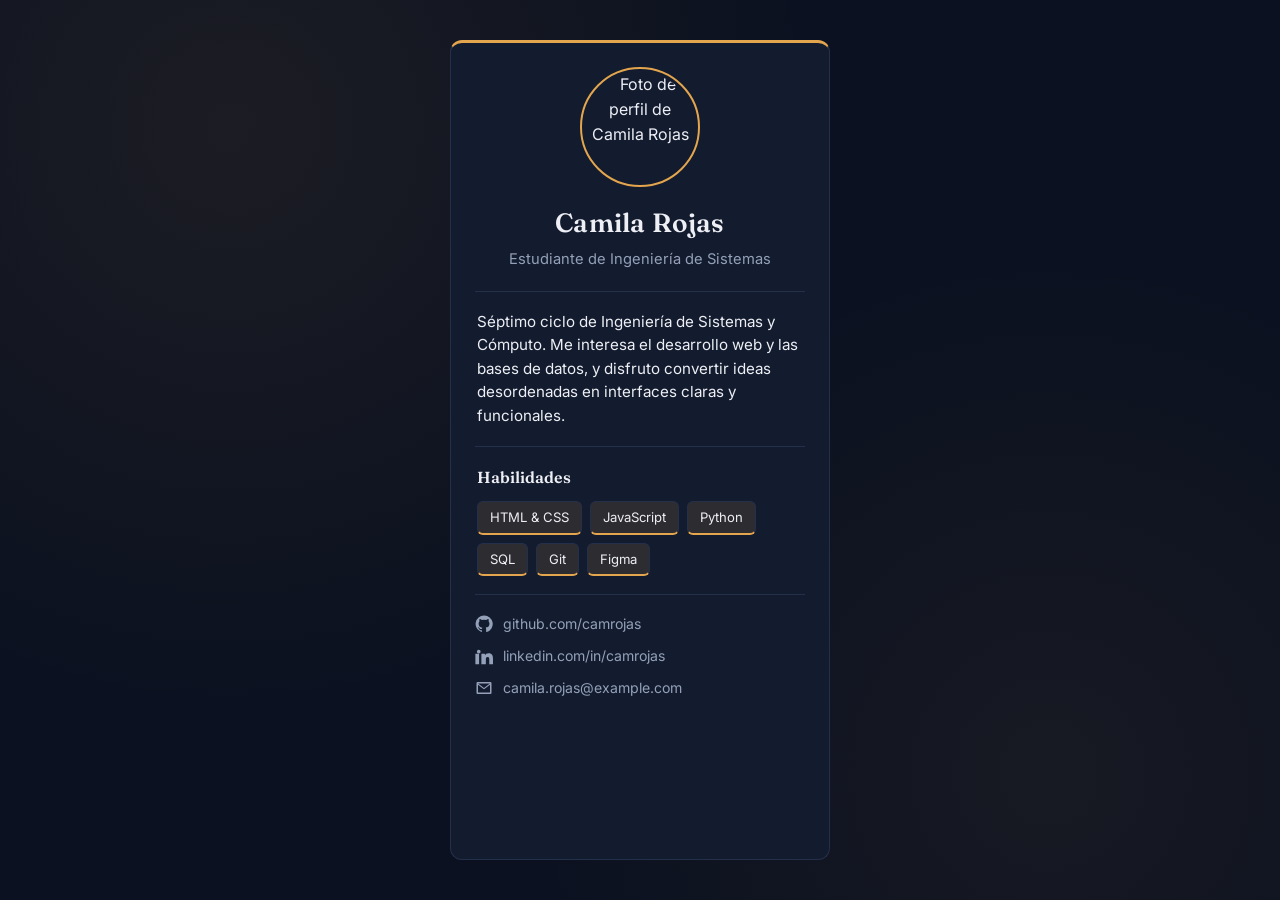
==== ejercicio-01/index.HTML @ 34ed3099 "new file:   html-css-miniprojects/ejercicio-01/index.HTML new file:   html-css-miniprojects/ejercici" ====
<!DOCTYPE html>
<html lang="es">
<head>
  <meta charset="UTF-8">
  <meta name="viewport" content="width=device-width, initial-scale=1.0">
  <title>Perfil Digital — Camila Rojas</title>

  <link rel="preconnect" href="https://fonts.googleapis.com">
  <link rel="preconnect" href="https://fonts.gstatic.com" crossorigin>
  <link href="https://fonts.googleapis.com/css2?family=Fraunces:opsz,wght@9..144,400;9..144,600;9..144,700&family=Inter:wght@400;500;600&display=swap" rel="stylesheet">

  <link rel="stylesheet" href="style.css">
</head>
<body>

  <main>
    <section class="profile-card">

      <header class="card-top">
        <img
          class="avatar"
          src="https://i.pravatar.cc/240?img=47"
          alt="Foto de perfil de Camila Rojas">
        <h1>Camila Rojas</h1>
        <p class="role">Estudiante de Ingeniería de Sistemas</p>
      </header>

      <section class="bio">
        <p>
          Séptimo ciclo de Ingeniería de Sistemas y Cómputo. Me interesa el
          desarrollo web y las bases de datos, y disfruto convertir ideas
          desordenadas en interfaces claras y funcionales.
        </p>
      </section>

      <section class="skills">
        <h2>Habilidades</h2>
        <ul class="skills-list">
          <li>HTML &amp; CSS</li>
          <li>JavaScript</li>
          <li>Python</li>
          <li>SQL</li>
          <li>Git</li>
          <li>Figma</li>
        </ul>
      </section>

      <footer class="social-links">
        <ul>
          <li>
            <a href="https://github.com/" target="_blank" rel="noopener">
              <svg viewBox="0 0 24 24" aria-hidden="true" focusable="false">
                <path d="M12 .8a11.2 11.2 0 0 0-3.54 21.83c.56.1.77-.24.77-.53v-1.87c-3.13.68-3.79-1.5-3.79-1.5-.51-1.3-1.25-1.64-1.25-1.64-1.02-.7.08-.69.08-.69 1.13.08 1.72 1.16 1.72 1.16 1 1.72 2.64 1.22 3.28.93.1-.73.4-1.22.72-1.5-2.5-.28-5.13-1.25-5.13-5.57 0-1.23.44-2.24 1.16-3.03-.12-.29-.5-1.44.11-3 0 0 .95-.3 3.1 1.16a10.8 10.8 0 0 1 5.64 0c2.15-1.46 3.1-1.16 3.1-1.16.61 1.56.23 2.71.11 3 .72.79 1.16 1.8 1.16 3.03 0 4.33-2.63 5.28-5.14 5.56.41.35.77 1.04.77 2.1v3.11c0 .3.2.64.78.53A11.2 11.2 0 0 0 12 .8Z"/>
              </svg>
              <span>github.com/camrojas</span>
            </a>
          </li>
          <li>
            <a href="https://linkedin.com/" target="_blank" rel="noopener">
              <svg viewBox="0 0 24 24" aria-hidden="true" focusable="false">
                <path d="M4.98 3.5a2.5 2.5 0 1 1 0 5 2.5 2.5 0 0 1 0-5ZM.5 8.98h4.96V23H.5V8.98ZM8.5 8.98h4.76v1.92h.07c.66-1.2 2.28-2.47 4.7-2.47 5.02 0 5.95 3.19 5.95 7.34V23h-4.96v-6.36c0-1.52-.03-3.47-2.11-3.47-2.12 0-2.44 1.65-2.44 3.36V23H8.5V8.98Z"/>
              </svg>
              <span>linkedin.com/in/camrojas</span>
            </a>
          </li>
          <li>
            <a href="mailto:camila.rojas@example.com">
              <svg viewBox="0 0 24 24" aria-hidden="true" focusable="false">
                <path d="M2 5.5A1.5 1.5 0 0 1 3.5 4h17A1.5 1.5 0 0 1 22 5.5v13a1.5 1.5 0 0 1-1.5 1.5h-17A1.5 1.5 0 0 1 2 18.5v-13Zm2.2.5 7.8 6.1L19.8 6H4.2Zm-.2 1.6V18h16V7.6l-7.42 5.82a1 1 0 0 1-1.16 0L4 7.6Z"/>
              </svg>
              <span>camila.rojas@example.com</span>
            </a>
          </li>
        </ul>
      </footer>

    </section>
  </main>

</body>
</html>
---- ejercicio-01/style.css ----
/* ---------------------------------
   Tokens
--------------------------------- */
:root {
  --bg: #0b1120;
  --card-bg: #131b2e;
  --card-border: #24304a;
  --text: #edeff4;
  --text-muted: #93a0b8;
  --accent: #e3a54d;
  --accent-soft: rgba(227, 165, 77, 0.12);

  --font-display: "Fraunces", serif;
  --font-body: "Inter", sans-serif;
}

/* ---------------------------------
   Reset & base
--------------------------------- */
* {
  box-sizing: border-box;
}

body {
  margin: 0;
  min-height: 100vh;
  background: var(--bg);
  background-image:
    radial-gradient(circle at 18% 14%, rgba(227, 165, 77, 0.08), transparent 45%),
    radial-gradient(circle at 82% 86%, rgba(227, 165, 77, 0.06), transparent 40%);
  color: var(--text);
  font-family: var(--font-body);
  line-height: 1.55;
  -webkit-font-smoothing: antialiased;
}

main {
  display: flex;
  min-height: 100vh;
}

/* ---------------------------------
   Card — box model
--------------------------------- */
.profile-card {
  max-width: 380px;
  width: 100%;
  margin: 40px auto;
  padding: 24px;
  border-radius: 12px;

  background: var(--card-bg);
  border: 1px solid var(--card-border);
  border-top: 3px solid var(--accent);
}

/* ---------------------------------
   Card header: avatar + name
--------------------------------- */
.card-top {
  display: flex;
  flex-direction: column;
  align-items: center;
  text-align: center;
  padding-bottom: 20px;
  border-bottom: 1px solid var(--card-border);
}

.avatar {
  width: 120px;
  height: 120px;
  border-radius: 50%;
  object-fit: cover;
  border: 2px solid var(--accent);
  padding: 3px;
}

.card-top h1 {
  font-family: var(--font-display);
  font-weight: 600;
  font-size: 1.65rem;
  margin: 16px 0 4px;
  letter-spacing: 0.2px;
}

.role {
  margin: 0;
  color: var(--text-muted);
  font-size: 0.92rem;
}

/* ---------------------------------
   Bio
--------------------------------- */
.bio {
  padding: 18px 2px;
  border-bottom: 1px solid var(--card-border);
}

.bio p {
  margin: 0;
  font-size: 0.95rem;
  color: var(--text);
}

/* ---------------------------------
   Skills
--------------------------------- */
.skills {
  padding: 18px 2px;
  border-bottom: 1px solid var(--card-border);
}

.skills h2 {
  font-family: var(--font-display);
  font-weight: 600;
  font-size: 1rem;
  margin: 0 0 12px;
}

.skills-list {
  list-style: none;
  display: flex;
  flex-wrap: wrap;
  gap: 8px;
  margin: 0;
  padding: 0;
}

.skills-list li {
  font-size: 0.82rem;
  padding: 5px 12px;
  border: 1px solid var(--card-border);
  border-bottom: 2px solid var(--accent);
  border-radius: 6px;
  background: var(--accent-soft);
  color: var(--text);
}

/* ---------------------------------
   Social links
--------------------------------- */
.social-links {
  padding-top: 18px;
}

.social-links ul {
  list-style: none;
  margin: 0;
  padding: 0;
  display: flex;
  flex-direction: column;
  gap: 10px;
}

.social-links a {
  display: flex;
  align-items: center;
  gap: 10px;
  color: var(--text-muted);
  text-decoration: none;
  font-size: 0.88rem;
  transition: color 0.15s ease;
}

.social-links a:hover,
.social-links a:focus-visible {
  color: var(--accent);
}

.social-links svg {
  width: 18px;
  height: 18px;
  fill: currentColor;
  flex-shrink: 0;
}

.social-links a:focus-visible {
  outline: 2px solid var(--accent);
  outline-offset: 3px;
  border-radius: 3px;
}

/* ---------------------------------
   Small screens
--------------------------------- */
@media (max-width: 420px) {
  .profile-card {
    margin: 20px 16px;
  }
}

/* Respect reduced motion preference */
@media (prefers-reduced-motion: reduce) {
  * {
    transition: none !important;
  }
}
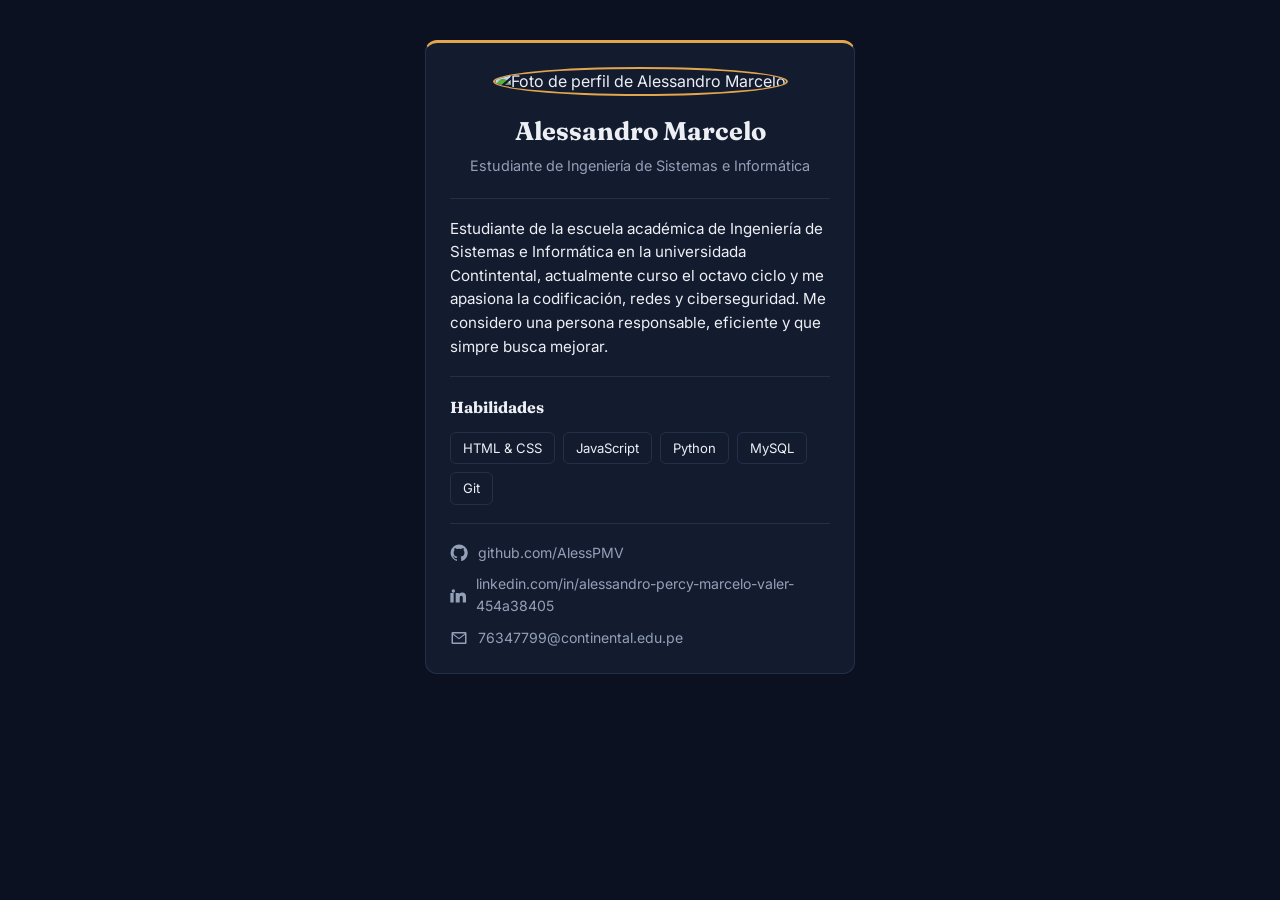
==== commit afa2ee4c: "modified:   ejercicio-01/index.HTML modified:   ejercicio-01/style.css" ====
--- a/ejercicio-01/index.HTML
+++ b/ejercicio-01/index.HTML
@@ -3,7 +3,7 @@
 <head>
   <meta charset="UTF-8">
   <meta name="viewport" content="width=device-width, initial-scale=1.0">
-  <title>Perfil Digital — Camila Rojas</title>
+  <title>Perfil Digital — Alessandro Marcelo</title>
 
   <link rel="preconnect" href="https://fonts.googleapis.com">
   <link rel="preconnect" href="https://fonts.gstatic.com" crossorigin>
@@ -19,17 +19,17 @@
       <header class="card-top">
         <img
           class="avatar"
-          src="https://i.pravatar.cc/240?img=47"
-          alt="Foto de perfil de Camila Rojas">
-        <h1>Camila Rojas</h1>
-        <p class="role">Estudiante de Ingeniería de Sistemas</p>
+          src="https://media.licdn.com/dms/image/v2/D4D03AQHOnXWIa6cJ3A/profile-displayphoto-scale_200_200/B4DZ29IIAuHIAY-/0/1776994524262?e=1790812800&v=beta&t=TswLAbt1NIdSyJW7W_pGbpu6qgPk8ypPjObxCunrqYg"
+          alt="Foto de perfil de Alessandro Marcelo">
+        <h1>Alessandro Marcelo </h1>
+        <p class="role">Estudiante de Ingeniería de Sistemas e Informática</p>
       </header>
 
       <section class="bio">
         <p>
-          Séptimo ciclo de Ingeniería de Sistemas y Cómputo. Me interesa el
-          desarrollo web y las bases de datos, y disfruto convertir ideas
-          desordenadas en interfaces claras y funcionales.
+          Estudiante de la escuela académica de Ingeniería de Sistemas e Informática en la universidada Contintental,
+          actualmente curso el octavo ciclo y me apasiona la codificación, redes y ciberseguridad. 
+          Me considero una persona responsable, eficiente y que simpre busca mejorar.
         </p>
       </section>
 
@@ -39,9 +39,8 @@
           <li>HTML &amp; CSS</li>
           <li>JavaScript</li>
           <li>Python</li>
-          <li>SQL</li>
+          <li>MySQL</li>
           <li>Git</li>
-          <li>Figma</li>
         </ul>
       </section>
 
@@ -52,7 +51,7 @@
               <svg viewBox="0 0 24 24" aria-hidden="true" focusable="false">
                 <path d="M12 .8a11.2 11.2 0 0 0-3.54 21.83c.56.1.77-.24.77-.53v-1.87c-3.13.68-3.79-1.5-3.79-1.5-.51-1.3-1.25-1.64-1.25-1.64-1.02-.7.08-.69.08-.69 1.13.08 1.72 1.16 1.72 1.16 1 1.72 2.64 1.22 3.28.93.1-.73.4-1.22.72-1.5-2.5-.28-5.13-1.25-5.13-5.57 0-1.23.44-2.24 1.16-3.03-.12-.29-.5-1.44.11-3 0 0 .95-.3 3.1 1.16a10.8 10.8 0 0 1 5.64 0c2.15-1.46 3.1-1.16 3.1-1.16.61 1.56.23 2.71.11 3 .72.79 1.16 1.8 1.16 3.03 0 4.33-2.63 5.28-5.14 5.56.41.35.77 1.04.77 2.1v3.11c0 .3.2.64.78.53A11.2 11.2 0 0 0 12 .8Z"/>
               </svg>
-              <span>github.com/camrojas</span>
+              <span>github.com/AlessPMV</span>
             </a>
           </li>
           <li>
@@ -60,15 +59,15 @@
               <svg viewBox="0 0 24 24" aria-hidden="true" focusable="false">
                 <path d="M4.98 3.5a2.5 2.5 0 1 1 0 5 2.5 2.5 0 0 1 0-5ZM.5 8.98h4.96V23H.5V8.98ZM8.5 8.98h4.76v1.92h.07c.66-1.2 2.28-2.47 4.7-2.47 5.02 0 5.95 3.19 5.95 7.34V23h-4.96v-6.36c0-1.52-.03-3.47-2.11-3.47-2.12 0-2.44 1.65-2.44 3.36V23H8.5V8.98Z"/>
               </svg>
-              <span>linkedin.com/in/camrojas</span>
+              <span>linkedin.com/in/alessandro-percy-marcelo-valer-454a38405</span>
             </a>
           </li>
           <li>
-            <a href="mailto:camila.rojas@example.com">
+            <a href="mailto:76347799@continental.edu.pe">
               <svg viewBox="0 0 24 24" aria-hidden="true" focusable="false">
                 <path d="M2 5.5A1.5 1.5 0 0 1 3.5 4h17A1.5 1.5 0 0 1 22 5.5v13a1.5 1.5 0 0 1-1.5 1.5h-17A1.5 1.5 0 0 1 2 18.5v-13Zm2.2.5 7.8 6.1L19.8 6H4.2Zm-.2 1.6V18h16V7.6l-7.42 5.82a1 1 0 0 1-1.16 0L4 7.6Z"/>
               </svg>
-              <span>camila.rojas@example.com</span>
+              <span>76347799@continental.edu.pe</span>
             </a>
           </li>
         </ul>
--- a/ejercicio-01/style.css
+++ b/ejercicio-01/style.css
@@ -1,69 +1,29 @@
-/* ---------------------------------
-   Tokens
---------------------------------- */
-:root {
-  --bg: #0b1120;
-  --card-bg: #131b2e;
-  --card-border: #24304a;
-  --text: #edeff4;
-  --text-muted: #93a0b8;
-  --accent: #e3a54d;
-  --accent-soft: rgba(227, 165, 77, 0.12);
-
-  --font-display: "Fraunces", serif;
-  --font-body: "Inter", sans-serif;
-}
-
-/* ---------------------------------
-   Reset & base
---------------------------------- */
-* {
-  box-sizing: border-box;
-}
-
 body {
   margin: 0;
   min-height: 100vh;
-  background: var(--bg);
-  background-image:
-    radial-gradient(circle at 18% 14%, rgba(227, 165, 77, 0.08), transparent 45%),
-    radial-gradient(circle at 82% 86%, rgba(227, 165, 77, 0.06), transparent 40%);
-  color: var(--text);
-  font-family: var(--font-body);
+  display: flex;
+  justify-content: center;
+  background: #0b1120;
+  color: #edeff4;
+  font-family: "Inter", sans-serif;
   line-height: 1.55;
-  -webkit-font-smoothing: antialiased;
 }
 
-main {
-  display: flex;
-  min-height: 100vh;
-}
-
-/* ---------------------------------
-   Card — box model
---------------------------------- */
 .profile-card {
   max-width: 380px;
   width: 100%;
   margin: 40px auto;
   padding: 24px;
   border-radius: 12px;
-
-  background: var(--card-bg);
-  border: 1px solid var(--card-border);
-  border-top: 3px solid var(--accent);
+  background: #131b2e;
+  border: 1px solid #24304a;
+  border-top: 3px solid #e3a54d;
 }
 
-/* ---------------------------------
-   Card header: avatar + name
---------------------------------- */
 .card-top {
-  display: flex;
-  flex-direction: column;
-  align-items: center;
   text-align: center;
   padding-bottom: 20px;
-  border-bottom: 1px solid var(--card-border);
+  border-bottom: 1px solid #24304a;
 }
 
 .avatar {
@@ -71,49 +31,38 @@
   height: 120px;
   border-radius: 50%;
   object-fit: cover;
-  border: 2px solid var(--accent);
-  padding: 3px;
+  border: 2px solid #e3a54d;
 }
 
 .card-top h1 {
-  font-family: var(--font-display);
-  font-weight: 600;
-  font-size: 1.65rem;
+  font-family: "Fraunces", serif;
+  font-size: 1.6rem;
   margin: 16px 0 4px;
-  letter-spacing: 0.2px;
 }
 
 .role {
   margin: 0;
-  color: var(--text-muted);
-  font-size: 0.92rem;
+  color: #93a0b8;
+  font-size: 0.9rem;
 }
 
-/* ---------------------------------
-   Bio
---------------------------------- */
 .bio {
-  padding: 18px 2px;
-  border-bottom: 1px solid var(--card-border);
+  padding: 18px 0;
+  border-bottom: 1px solid #24304a;
 }
 
 .bio p {
   margin: 0;
   font-size: 0.95rem;
-  color: var(--text);
 }
 
-/* ---------------------------------
-   Skills
---------------------------------- */
 .skills {
-  padding: 18px 2px;
-  border-bottom: 1px solid var(--card-border);
+  padding: 18px 0;
+  border-bottom: 1px solid #24304a;
 }
 
 .skills h2 {
-  font-family: var(--font-display);
-  font-weight: 600;
+  font-family: "Fraunces", serif;
   font-size: 1rem;
   margin: 0 0 12px;
 }
@@ -130,16 +79,11 @@
 .skills-list li {
   font-size: 0.82rem;
   padding: 5px 12px;
-  border: 1px solid var(--card-border);
-  border-bottom: 2px solid var(--accent);
+  border: 1px solid #24304a;
   border-radius: 6px;
-  background: var(--accent-soft);
-  color: var(--text);
+  color: #edeff4;
 }
 
-/* ---------------------------------
-   Social links
---------------------------------- */
 .social-links {
   padding-top: 18px;
 }
@@ -157,42 +101,23 @@
   display: flex;
   align-items: center;
   gap: 10px;
-  color: var(--text-muted);
+  color: #93a0b8;
   text-decoration: none;
   font-size: 0.88rem;
-  transition: color 0.15s ease;
 }
 
-.social-links a:hover,
-.social-links a:focus-visible {
-  color: var(--accent);
+.social-links a:hover {
+  color: #e3a54d;
 }
 
 .social-links svg {
   width: 18px;
   height: 18px;
   fill: currentColor;
-  flex-shrink: 0;
 }
 
-.social-links a:focus-visible {
-  outline: 2px solid var(--accent);
-  outline-offset: 3px;
-  border-radius: 3px;
-}
-
-/* ---------------------------------
-   Small screens
---------------------------------- */
 @media (max-width: 420px) {
   .profile-card {
     margin: 20px 16px;
   }
-}
-
-/* Respect reduced motion preference */
-@media (prefers-reduced-motion: reduce) {
-  * {
-    transition: none !important;
-  }
 }
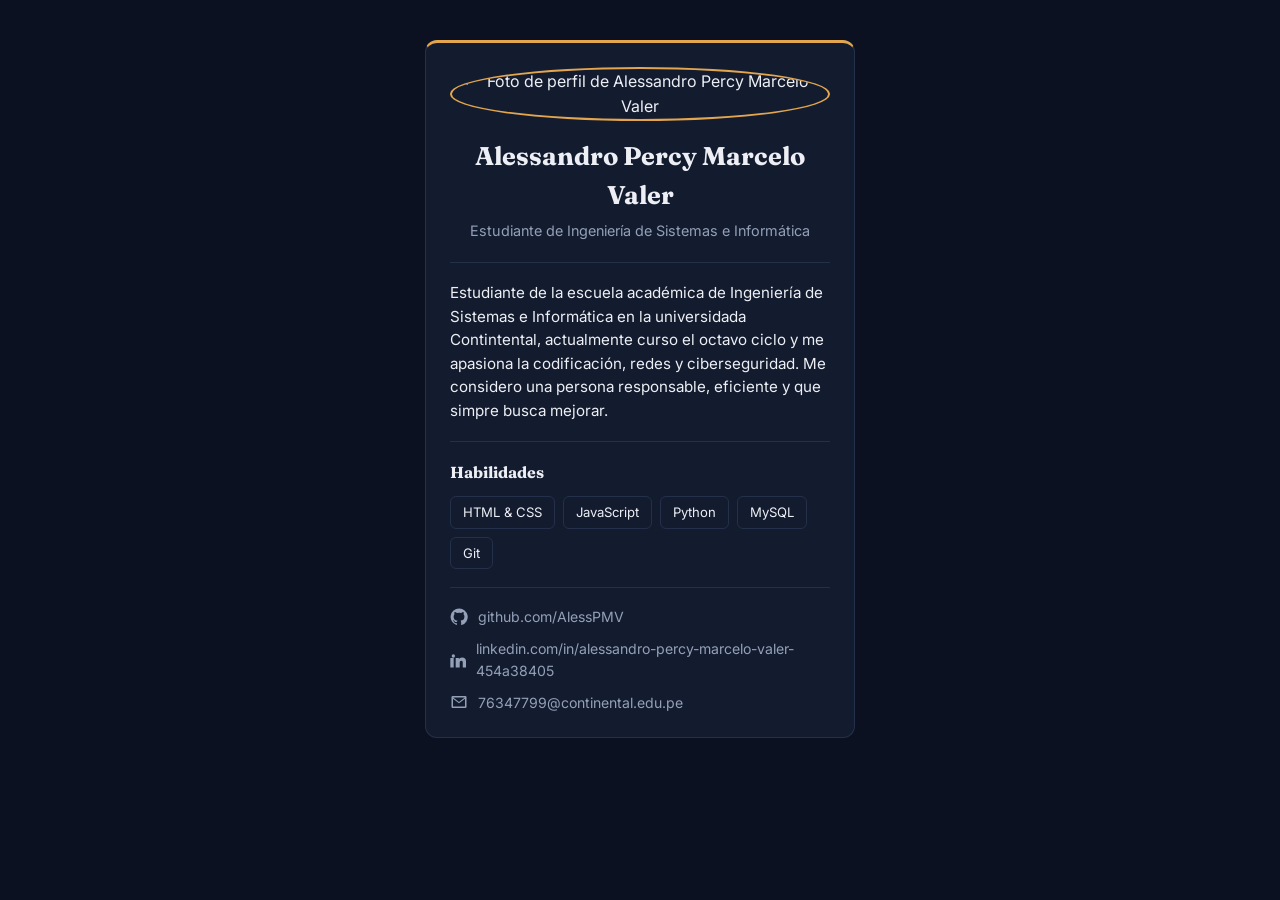
==== commit f9310a6e: "modified:   ejercicio-01/index.HTML" ====
--- a/ejercicio-01/index.HTML
+++ b/ejercicio-01/index.HTML
@@ -20,8 +20,8 @@
         <img
           class="avatar"
           src="https://media.licdn.com/dms/image/v2/D4D03AQHOnXWIa6cJ3A/profile-displayphoto-scale_200_200/B4DZ29IIAuHIAY-/0/1776994524262?e=1790812800&v=beta&t=TswLAbt1NIdSyJW7W_pGbpu6qgPk8ypPjObxCunrqYg"
-          alt="Foto de perfil de Alessandro Marcelo">
-        <h1>Alessandro Marcelo </h1>
+          alt="Foto de perfil de Alessandro Percy Marcelo Valer">
+        <h1>Alessandro Percy Marcelo Valer</h1>
         <p class="role">Estudiante de Ingeniería de Sistemas e Informática</p>
       </header>
 
